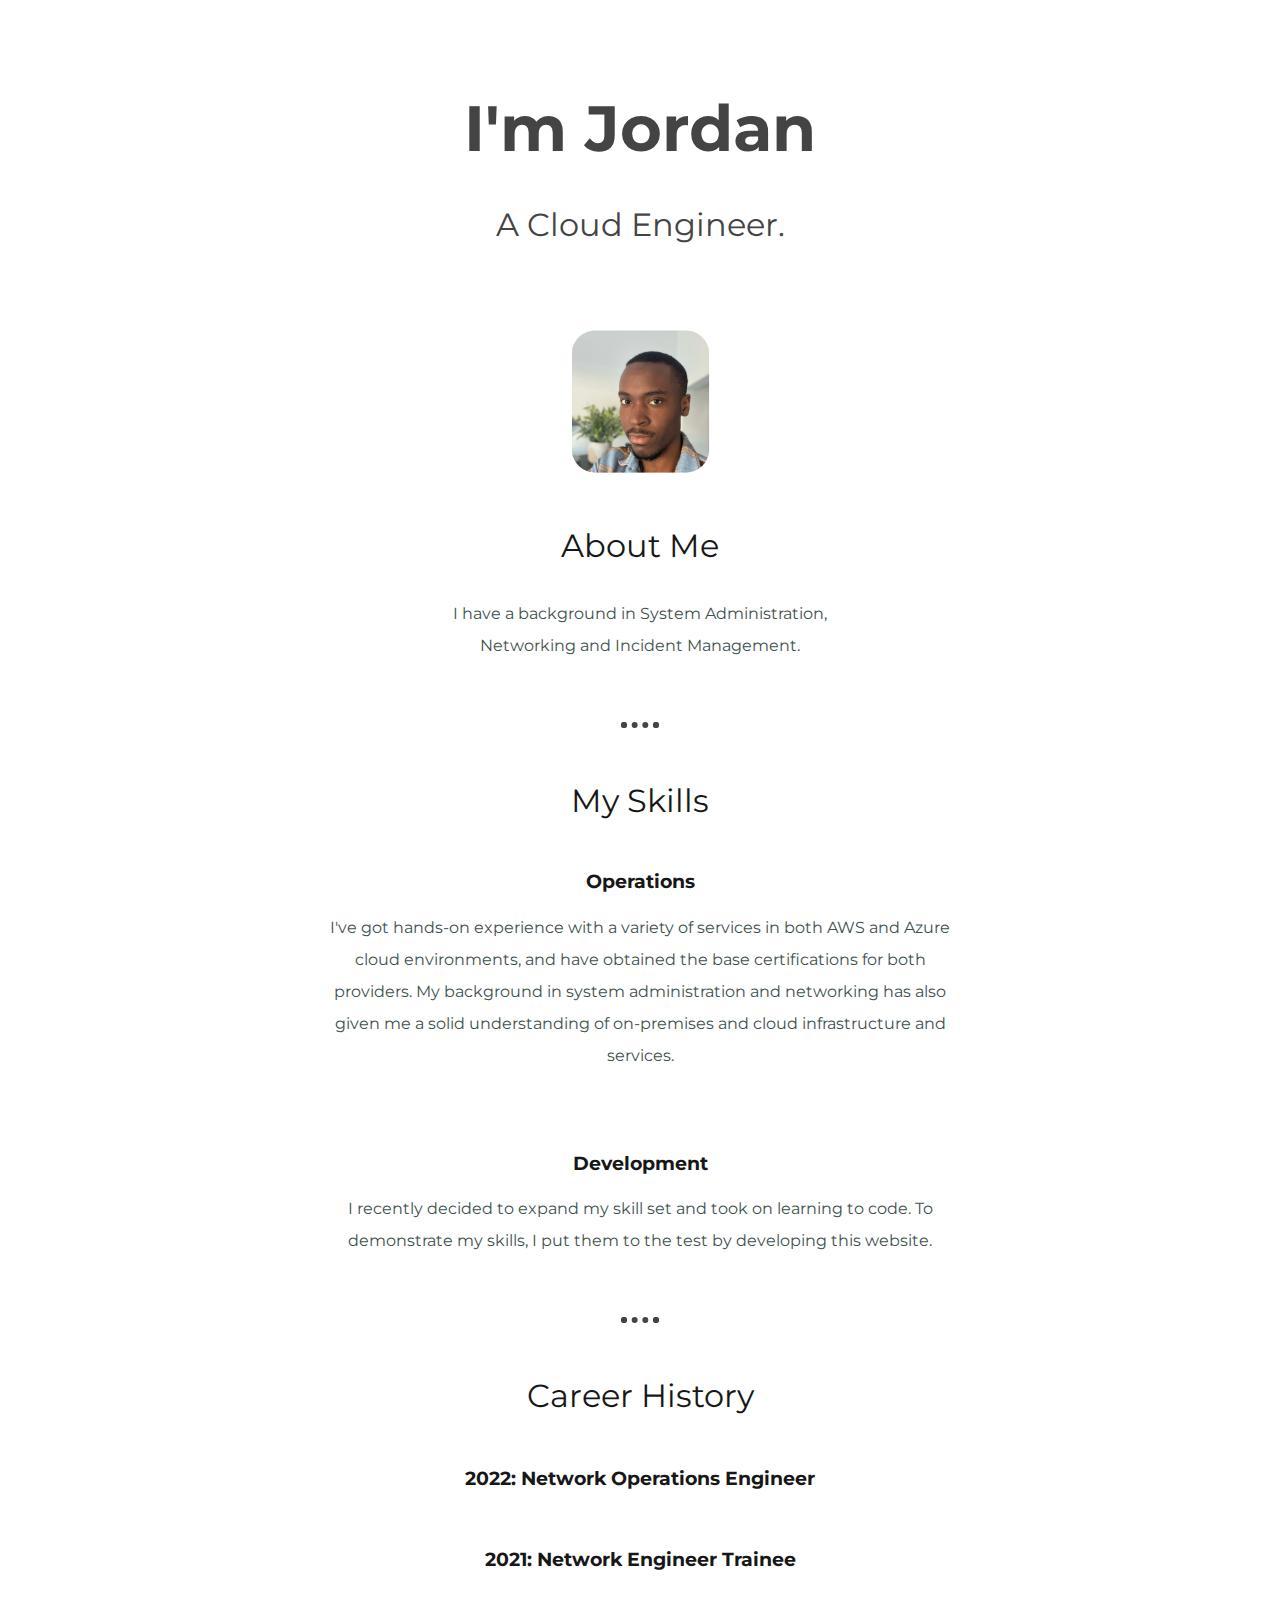
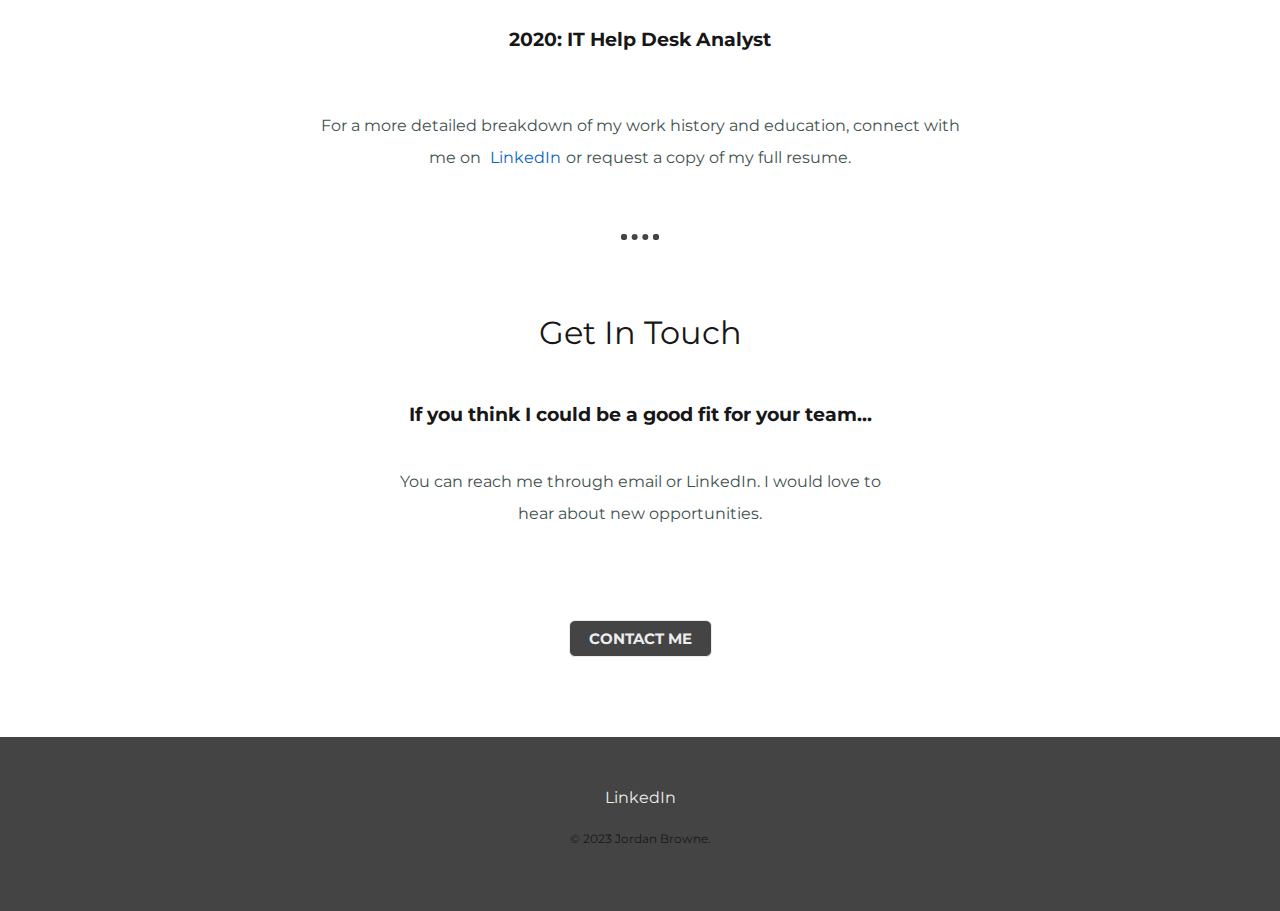
==== My Site/index.html @ 7e3263c2 "Add files via upload" ====
<!DOCTYPE html>
<html lang="en">
    <head>
        <meta charset="UTF-8">
        <title>Jordan Browne</title>
        <link rel="stylesheet" href="css/styles.css">
        <link rel="icon" href="favicon.ico">
        <link rel="preconnect" href="https://fonts.googleapis.com">
        <link rel="preconnect" href="https://fonts.gstatic.com" crossorigin>
        <link href="https://fonts.googleapis.com/css2?family=Merriweather&family=Montserrat&family=Sacramento&display=swap" rel="stylesheet">
    </head>
    <body>
        <div class="top-container">

                <h1>I'm Jordan</h1>
                <h2 class="subtitle">A Cloud Engineer.</h2>

        </div>

        <div class="middle-container">
  <div class="profile">
      <br>
    <img src="images/jordan4.png" alt="profile picture" width="175">
      <br>
      <br>
    <h2>About Me</h2>
      <br>
    <p class="intro"> I have a background in System Administration, Networking and Incident Management.</p>
      <br>
      <br>


  </div>

    <hr>

  <div class="skills">
      <br>
    <h2>My Skills</h2>

    <div class="skill-row">

      <h3>Operations</h3>
      <p>I've got hands-on experience with a variety of services in both AWS and Azure cloud environments,
          and have obtained the base certifications for both providers. My background in system administration and networking
          has also given me a solid understanding of on-premises and cloud infrastructure and services.</p>
      </p>

        <br>
    </div>

    <div class="skill-row">

      <h3>Development</h3>
      <p class="code-skill-description">
          I recently decided to expand my skill set and took on learning to code.
          To demonstrate my skills, I put them to the test by developing this website.
        <br>
    </div>
  </div>

    <hr>

    <br>
  <div class="history">
      <h2>Career History</h2>
      <br>
      <h3>2022: Network Operations Engineer</h3>
      <br>
      <h3>2021: Network Engineer Trainee</h3>
      <br>
      <h3>2020: IT Help Desk Analyst</h3>

      <br>
      <br>

      <p>For a more detailed breakdown of my work history and education, connect with me on <a class="text-link" href="https://www.linkedin.com/in/jordbrowne/" target="_blank">LinkedIn</a>or request a copy of my full resume.</p>
      <br>
      <br>

  </div>
    <hr>

  <div class="contact-me">
      <br>
      <br>
    <h2>Get In Touch</h2>
      <br>
    <h3>If you think I could be a good fit for your team...</h3>
    <p class="contact-msg">You can reach me through email or LinkedIn. I would love to hear about new opportunities.</p>
      <br>
    <a class="btn" href="mailto:jordbrowne@outlook.com">CONTACT ME</a>
      <br>
      <br>
  </div>
</div>


<div class="bottom-container">
  <a class="footer-link" href="https://www.linkedin.com/in/jordbrowne/" target="_blank">LinkedIn</a>



  <p class="copyright">© 2023 Jordan Browne.</p>
    <br>
</div>


    </body>
</html>
---- My Site/css/styles.css ----
/* HTML TAGS */

body {
    font-family: 'Merriweather', serif;
    color: #40514E;
    text-align: center;
    margin: 0;

}


hr {
    border: dotted #444444 6px;
    border-bottom: none;
    width: 2%;
    margin: 20px auto 20px auto;
}

h1 {
    font-size: 4rem;
    font-family: 'Montserrat', serif;
    color: #444444;
    line-height: 2;
    margin: 0px;
    padding-top: 5%;
}

h2 {
    font-size: 2rem;
    font-family: 'Montserrat', serif;
    color: #171717;
    font-weight: normal;
    margin: 13px;

}

h3 {
    font-family: 'Montserrat', serif;
    color: #171717;
}

p {
    margin: 0px;
    line-height: 2;
    font-family: 'Montserrat', serif;
    width: 50%;
    margin: auto;


}

a {
    text-decoration: none;
    font-family: 'Montserrat', serif;
    margin: 10px 20px;
    color: #EDEDED;
}

a:hover {
    color: #DA0037;
}


/* CLASS TAGS */


.top-container {

    position: relative;


}



.middle-container {
    margin: 50px 0px;

}

.bottom-container {
    background-color: #444444;
    padding: 50px 0 20px;

}




.top-cloud {
    position: absolute;
    right: 300px;
    top: 50px;
}


.bottom-cloud {
    position: absolute;
    left: 300px;
    bottom: 300px;
}


.skill-row {
    width: 100%;
    margin: 50px auto 60px auto;

}

.subtitle {
    color: #444444;
}

.text-link {
    color: #0B66C2;
    margin:auto 5px;
}

.contact-msg {
    width: 39%;
    margin: 40px auto 60px;
}

.copyright {
    color: #171717;
    font-size: 0.75rem;
    padding: 20px 0;
}


.intro {
    width: 30%;
    margin: auto;
}

/*

clear is like anti-float. this code removes the paragraphs from the float.
only use float for when its absolutely necessary
and only for its main purpose - wrapping text around an element.

.code-skill-description {
    clear: left;
}


.chilli-skill-description {
    clear: right;
}
*/

.btn {
	background-color:#444444;
	border-radius:6px;
	border:1px solid #ebebeb;
	display:inline-block;
	cursor:pointer;
	color:#ededed;
	font-family: 'Montserrat', serif;
	font-size:15px;
	font-weight:bold;
	padding:8px 19px;
	text-decoration:none;
}
.btn:hover {
	background-color: #DA0037;
	color: #EDEDED;
}
.btn:active {
	position:relative;
	top:1px;
}
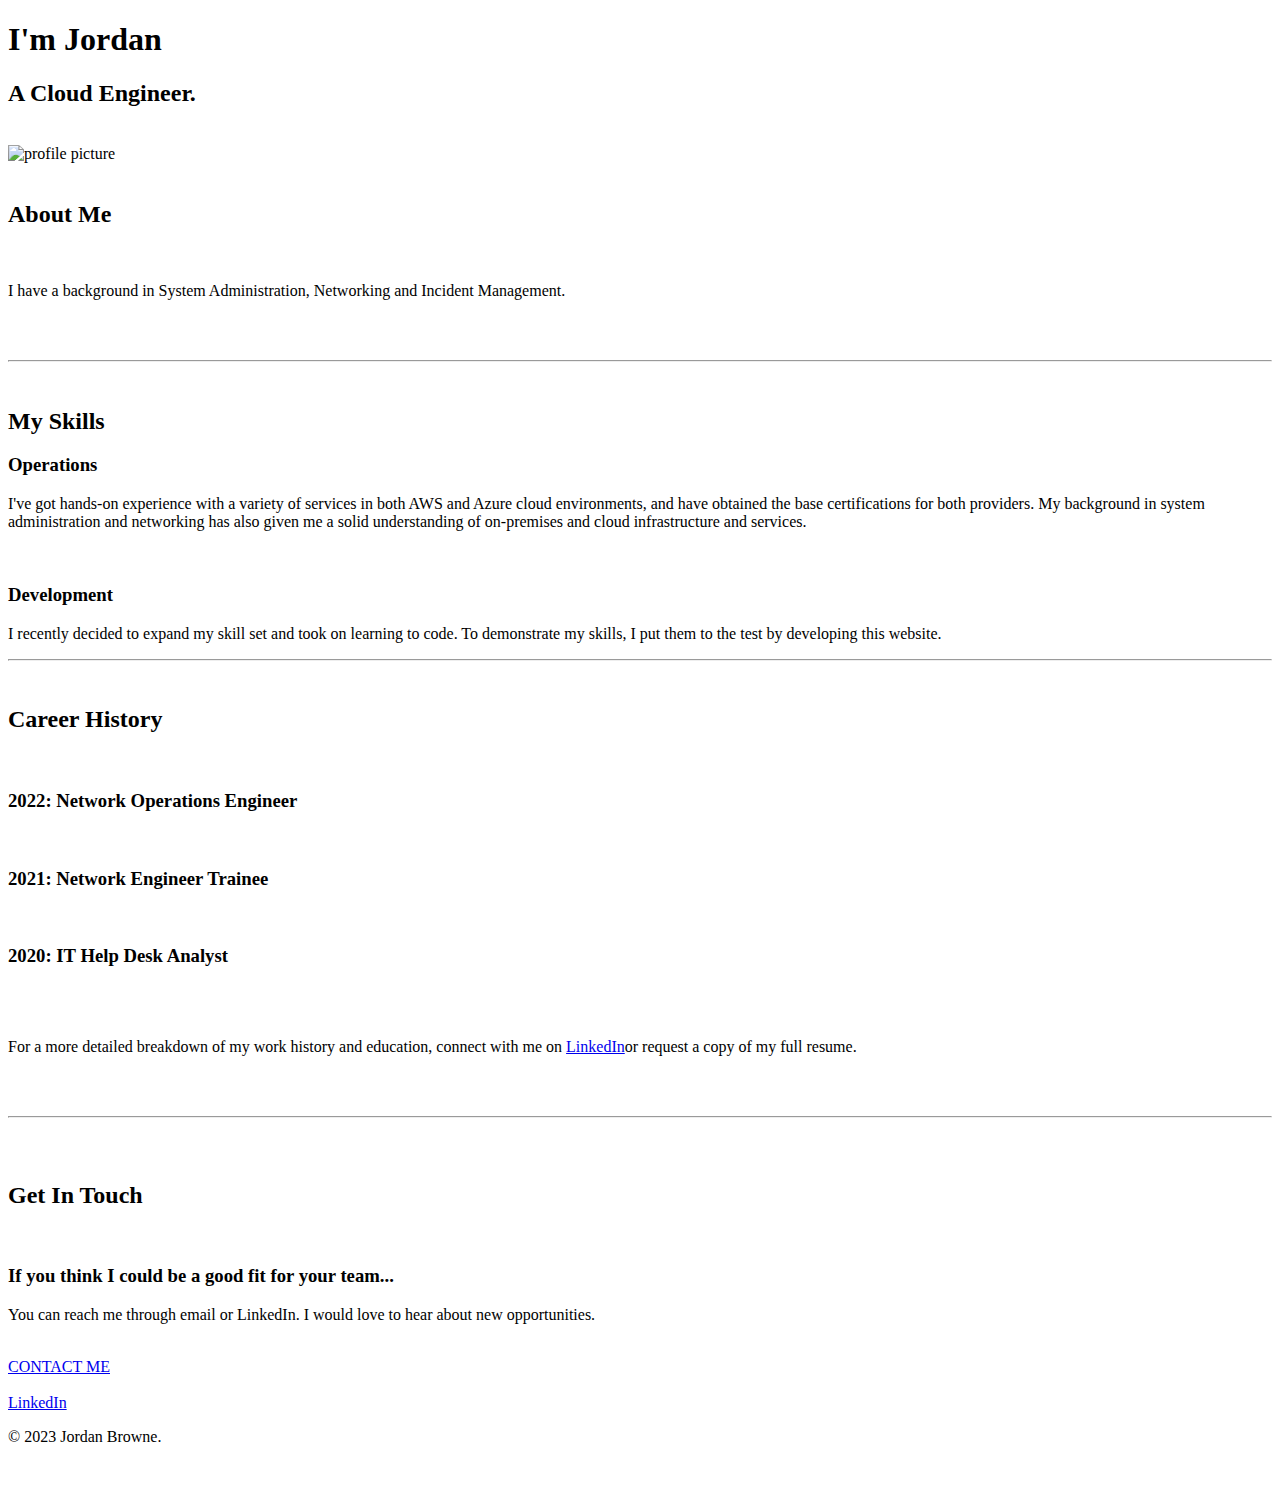
==== commit 615deda4: "Update index.html" ====
--- a/My Site/index.html
+++ b/My Site/index.html
@@ -3,7 +3,7 @@
     <head>
         <meta charset="UTF-8">
         <title>Jordan Browne</title>
-        <link rel="stylesheet" href="css/styles.css">
+        <link rel="stylesheet" href="My Site/css/styles.css">
         <link rel="icon" href="favicon.ico">
         <link rel="preconnect" href="https://fonts.googleapis.com">
         <link rel="preconnect" href="https://fonts.gstatic.com" crossorigin>
@@ -20,7 +20,7 @@
         <div class="middle-container">
   <div class="profile">
       <br>
-    <img src="images/jordan4.png" alt="profile picture" width="175">
+    <img src="My Site/images/jordan4.png" alt="profile picture" width="175">
       <br>
       <br>
     <h2>About Me</h2>
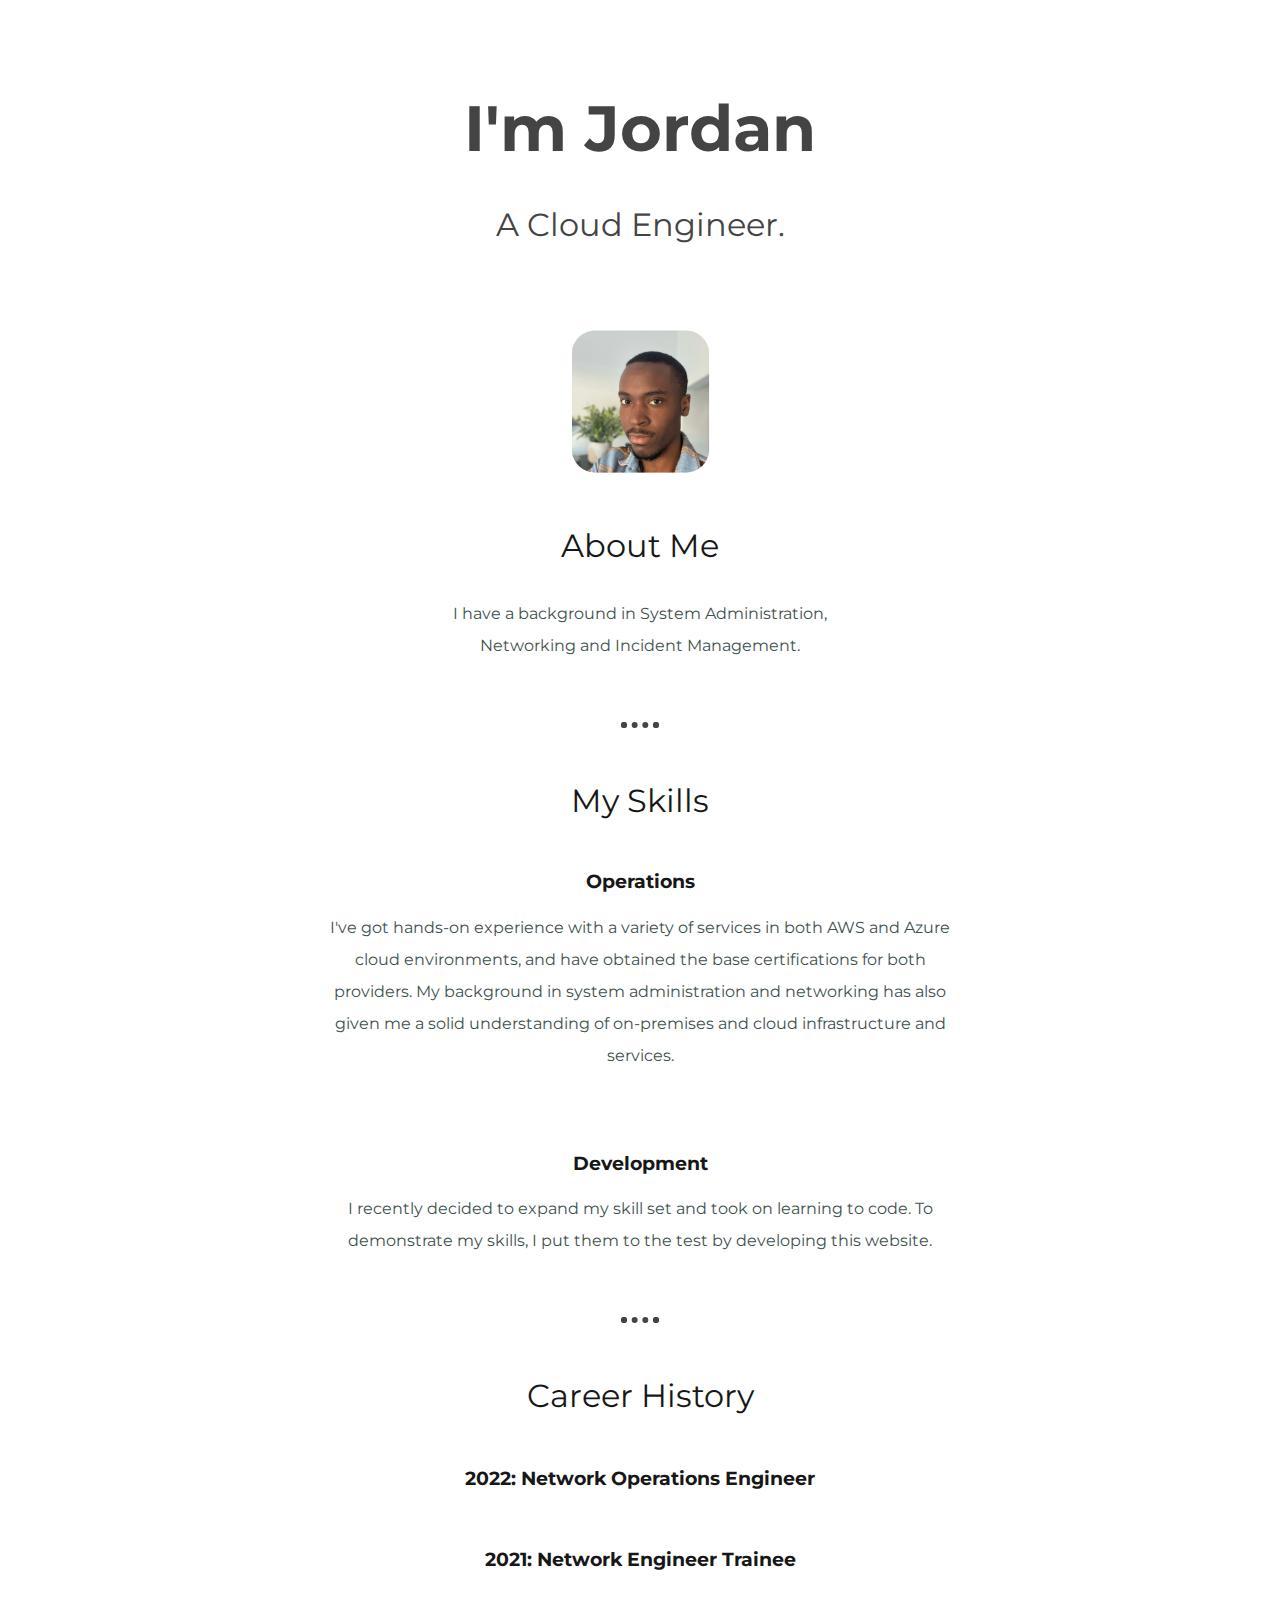
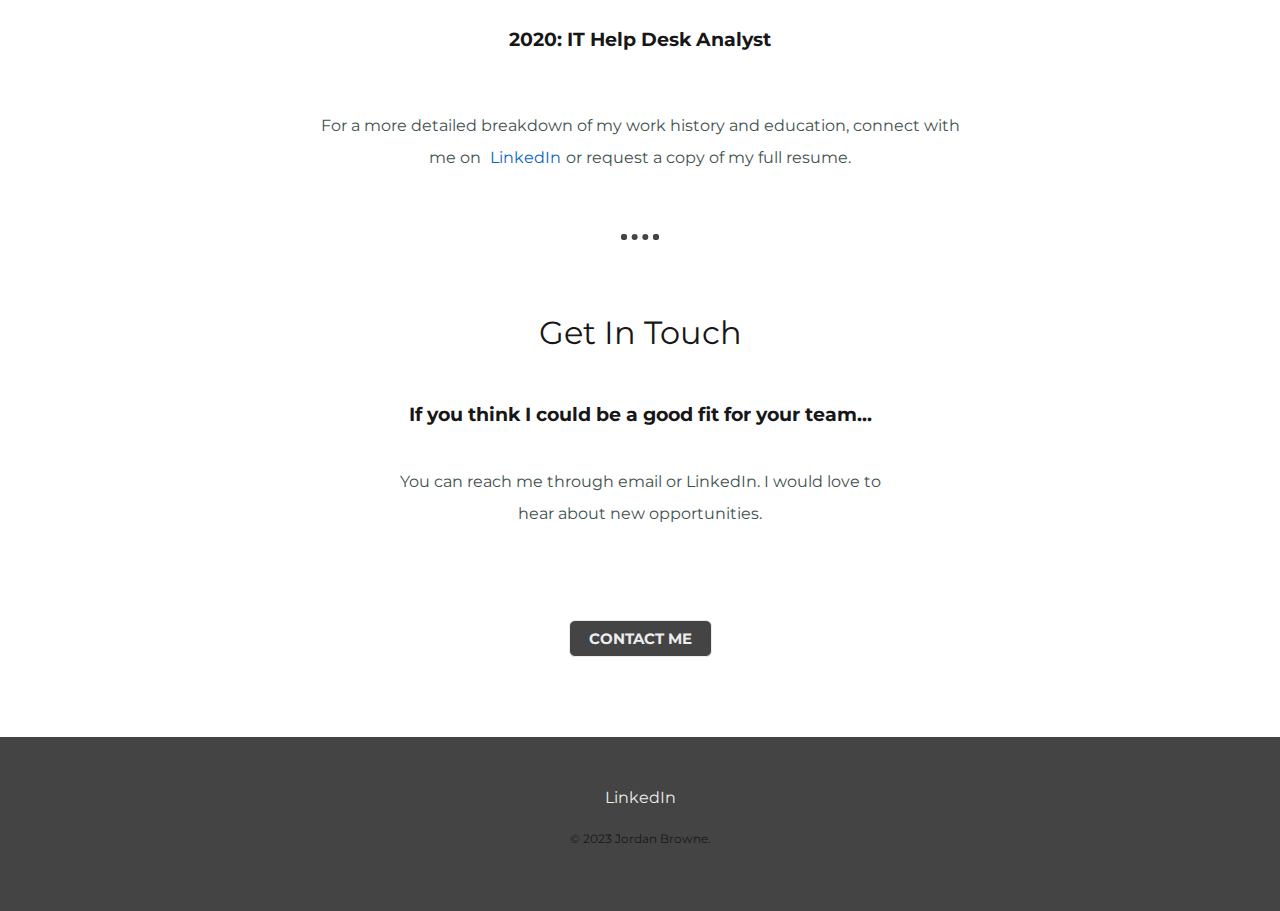
==== commit b1373834: "Update index.html" ====
--- a/My Site/index.html
+++ b/My Site/index.html
@@ -3,7 +3,7 @@
     <head>
         <meta charset="UTF-8">
         <title>Jordan Browne</title>
-        <link rel="stylesheet" href="My Site/css/styles.css">
+        <link rel="stylesheet" href="/My Site/css/styles.css">
         <link rel="icon" href="favicon.ico">
         <link rel="preconnect" href="https://fonts.googleapis.com">
         <link rel="preconnect" href="https://fonts.gstatic.com" crossorigin>
@@ -20,7 +20,7 @@
         <div class="middle-container">
   <div class="profile">
       <br>
-    <img src="My Site/images/jordan4.png" alt="profile picture" width="175">
+    <img src="/My Site/images/jordan4.png" alt="profile picture" width="175">
       <br>
       <br>
     <h2>About Me</h2>
--- a/My Site/css/styles.css
+++ b/My Site/css/styles.css
@@ -0,0 +1,176 @@
+
+/* HTML TAGS */
+
+body {
+    font-family: 'Merriweather', serif;
+    color: #40514E;
+    text-align: center;
+    margin: 0;
+
+}
+
+
+hr {
+    border: dotted #444444 6px;
+    border-bottom: none;
+    width: 2%;
+    margin: 20px auto 20px auto;
+}
+
+h1 {
+    font-size: 4rem;
+    font-family: 'Montserrat', serif;
+    color: #444444;
+    line-height: 2;
+    margin: 0px;
+    padding-top: 5%;
+}
+
+h2 {
+    font-size: 2rem;
+    font-family: 'Montserrat', serif;
+    color: #171717;
+    font-weight: normal;
+    margin: 13px;
+
+}
+
+h3 {
+    font-family: 'Montserrat', serif;
+    color: #171717;
+}
+
+p {
+    margin: 0px;
+    line-height: 2;
+    font-family: 'Montserrat', serif;
+    width: 50%;
+    margin: auto;
+
+
+}
+
+a {
+    text-decoration: none;
+    font-family: 'Montserrat', serif;
+    margin: 10px 20px;
+    color: #EDEDED;
+}
+
+a:hover {
+    color: #DA0037;
+}
+
+
+/* CLASS TAGS */
+
+
+.top-container {
+
+    position: relative;
+
+
+}
+
+
+
+.middle-container {
+    margin: 50px 0px;
+
+}
+
+.bottom-container {
+    background-color: #444444;
+    padding: 50px 0 20px;
+
+}
+
+
+
+
+.top-cloud {
+    position: absolute;
+    right: 300px;
+    top: 50px;
+}
+
+
+.bottom-cloud {
+    position: absolute;
+    left: 300px;
+    bottom: 300px;
+}
+
+
+.skill-row {
+    width: 100%;
+    margin: 50px auto 60px auto;
+
+}
+
+.subtitle {
+    color: #444444;
+}
+
+.text-link {
+    color: #0B66C2;
+    margin:auto 5px;
+}
+
+.contact-msg {
+    width: 39%;
+    margin: 40px auto 60px;
+}
+
+.copyright {
+    color: #171717;
+    font-size: 0.75rem;
+    padding: 20px 0;
+}
+
+
+.intro {
+    width: 30%;
+    margin: auto;
+}
+
+/*
+
+clear is like anti-float. this code removes the paragraphs from the float.
+only use float for when its absolutely necessary
+and only for its main purpose - wrapping text around an element.
+
+.code-skill-description {
+    clear: left;
+}
+
+
+.chilli-skill-description {
+    clear: right;
+}
+*/
+
+.btn {
+	background-color:#444444;
+	border-radius:6px;
+	border:1px solid #ebebeb;
+	display:inline-block;
+	cursor:pointer;
+	color:#ededed;
+	font-family: 'Montserrat', serif;
+	font-size:15px;
+	font-weight:bold;
+	padding:8px 19px;
+	text-decoration:none;
+}
+.btn:hover {
+	background-color: #DA0037;
+	color: #EDEDED;
+}
+.btn:active {
+	position:relative;
+	top:1px;
+}
+
+
+
